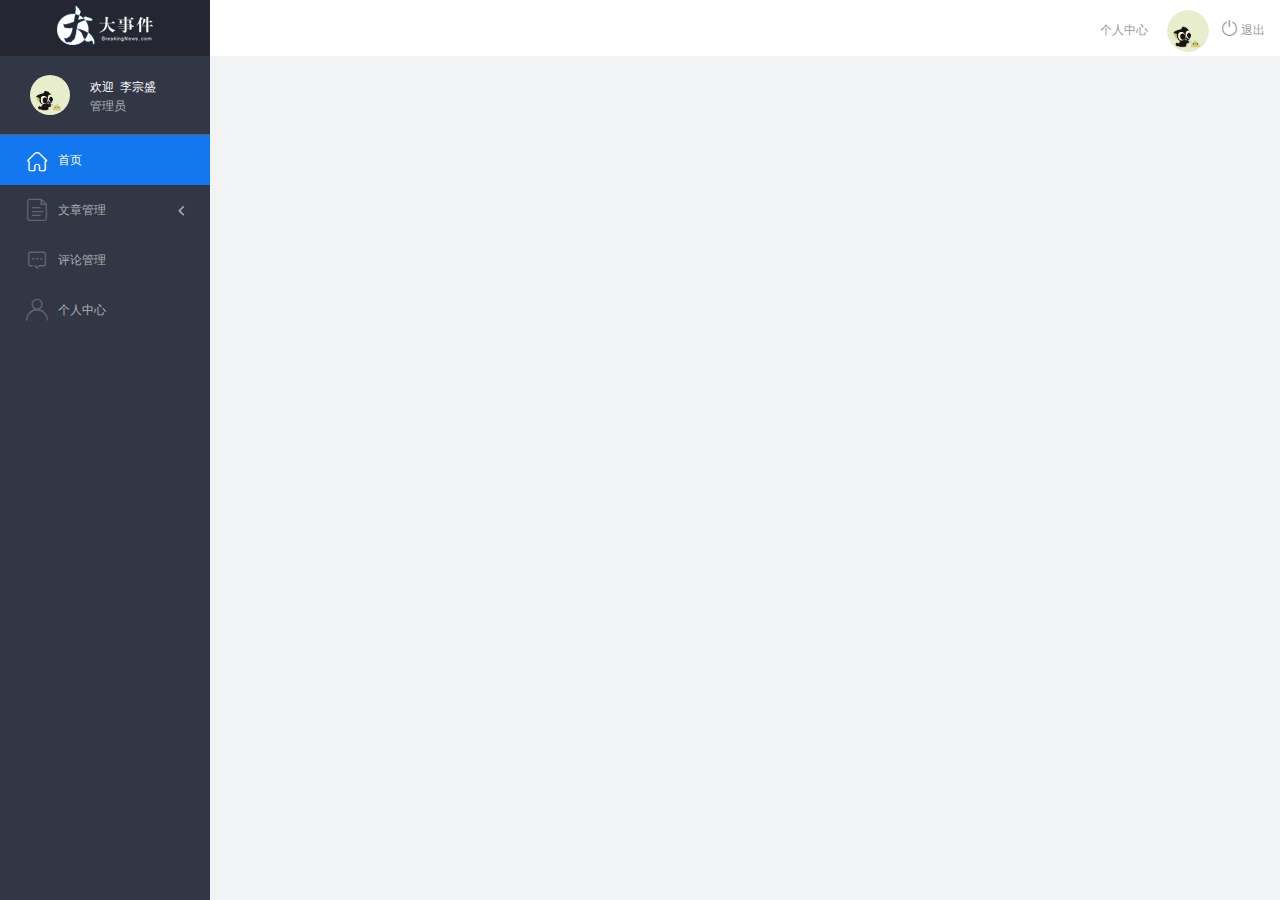
==== admin/index.html @ 972cbf84 "初始化" ====
<!DOCTYPE html>
<html lang="en">

<head>
    <meta charset="UTF-8">
    <meta name="viewport" content="width=device-width, initial-scale=1.0">
    <meta http-equiv="X-UA-Compatible" content="ie=edge">
    <title>大事件-后台首页</title>
    <link rel="stylesheet" href="./libs/bootstrap/css/bootstrap.min.css">
    <link rel="stylesheet" href="css/reset.css">
    <link rel="stylesheet" href="css/iconfont.css">
    <link rel="stylesheet" href="css/main.css">
    <script src="./libs/jquery-1.12.4.min.js"></script>
    <!-- 导入bootstrap的js文件 -->
    <script src="./libs/bootstrap/js/bootstrap.min.js"></script>
</head>

<body>
    <div class="sider">
        <a href="#" class="logo"><img src="images/logo02.png" alt="logo"></a>
        <div class="user_info">
            <img src="images/2.jpg" alt="person">
            <span>欢迎&nbsp;&nbsp;李宗盛</span>
            <b>管理员</b>
        </div>
        <!-- 左侧导航栏 -->
        <div class="menu">
            <div class="level01 active"><a href="#" target="main_frame"><i
                        class="iconfont icon-yidiandiantubiao04"></i><span>首页</span></a></div>
            <div class="level01"><a href="#"><i class="iconfont icon-icon-article"></i><span>文章管理</span><b
                        class="iconfont icon-arrowdownl"></b></a></div>
            <ul class="level02">
                <li><a href="#" target="main_frame"><i class="iconfont icon-previewright"></i><span>文章列表</span></a></li>
                <li><a href="#" target="main_frame"><i class="iconfont icon-previewright"></i><span>发表文章</span></a></li>
                <li><a href="#" target="main_frame"><i class="iconfont icon-previewright"></i><span>文章类别管理</span></a>
                </li>
            </ul>

            <div class="level01"><a href="#" target="main_frame"><i
                        class="iconfont icon-comment"></i><span>评论管理</span></a></div>
            <div class="level01" id="user"><a href="#" target="main_frame"><i
                        class="iconfont icon-user"></i><span>个人中心</span></a></div>
        </div>
        <!-- 顶部栏 -->
        <div class="header_bar">
            <div class="user_center_link">
                <a href="./user.html" target="main_frame">个人中心</a>
                <img src="images/2.jpg" alt="person">
                <a href="javascript:void(0)" class="logout"><i class="iconfont icon-tuichu"></i> 退出</a>
            </div>
        </div>
        <!-- 右侧主体内容 -->
        <div class="main" id="main_body">

        </div>
    </div>
</body>
</html>
---- admin/css/iconfont.css ----
@font-face {font-family: "iconfont";
  src: url('../fonts/iconfont.eot?t=1558003957214'); /* IE9 */
  src: url('../fonts/iconfont.eot?t=1558003957214#iefix') format('embedded-opentype'), /* IE6-IE8 */
  url('[data-uri]') format('woff2'),
  url('../fonts/iconfont.woff?t=1558003957214') format('woff'),
  url('../fonts/iconfont.ttf?t=1558003957214') format('truetype'), /* chrome, firefox, opera, Safari, Android, iOS 4.2+ */
  url('../fonts/iconfont.svg?t=1558003957214#iconfont') format('svg'); /* iOS 4.1- */
}

.iconfont {
  font-family: "iconfont" !important;
  font-size: 16px;
  font-style: normal;
  -webkit-font-smoothing: antialiased;
  -moz-osx-font-smoothing: grayscale;
}

.icon-yidiandiantubiao04:before {
  content: "\e607";
}

.icon-arrowdownl:before {
  content: "\e6a3";
}

.icon-key:before {
  content: "\e68b";
}

.icon-tuichu:before {
  content: "\e622";
}

.icon-previewright:before {
  content: "\e75c";
}

.icon-system:before {
  content: "\e6a6";
}

.icon-icondate:before {
  content: "\e609";
}

.icon-search:before {
  content: "\e656";
}

.icon-system1:before {
  content: "\e608";
}

.icon-user:before {
  content: "\e645";
}

.icon-comment:before {
  content: "\e60a";
}

.icon-icon-article:before {
  content: "\e601";
}
---- admin/css/main.css ----
body{
    font-family:'MicroSoft YaHei';
    background-color: #f2f3f5;
}
.main_wrap{
    position:fixed;
    width:100%;
    height:100%;
    left:0px;
    top:0px;
    background:url('../images/login_bg.jpg'); 
    background-size:100% 100%; 
  }
.header{
    width:1200px;
    overflow: hidden;
    margin:20px auto 0;
}
.heade .logo{
    float: left;
}
.header .copyright{
    float:right;
    font-size:12px;
    color:#fff;
    text-align:right;
    line-height:20px;
    margin-top:10px;
}
.login_form_con{
    position:absolute;
    left:50%;
    top:50%;
    margin-left:-200px;
    margin-top:-155px;
    width:400px;
    height:310px;
    background-color: #edeff0;
}

.login_form{
    position: relative;
}

.login_form .icon-user{
    position:absolute;
    font-size:16px;
    color:#999;
    left:46px;
    top:12px;
}
.login_form .icon-key{
    position:absolute;
    font-size:18px;
    color:#999;
    left:46px;
    top:78px;
}
.login_title{
    height:60px;
    background:url('../images/login_title.png') center center no-repeat #fff;
}
.input_txt,.input_pass,.input_sub{
    display:block;
    width:334px;
    height:37px;
    padding:0px;
    text-indent:40px;
    border:1px solid #ddd;
    margin:27px auto 0;
    outline:none;
}
.input_sub{
    margin-top:40px;
    height:42px;
    background-color: #19b9e7;
    text-indent:0px;
    font-size:18px;
    color:#fff;
    cursor: pointer;
}
.input_sub:hover{
    background-color: #08a0cc;
}

.sider{
    position:fixed;
    left:0;
    top:0;
    bottom:0;
    width:210px;
    background-color: #323745;
}
.sider .logo{
    display:block;
    height:56px;
    background-color: #242732;
    overflow: hidden;
}
.sider .logo img{
    display:block;
    margin:6px auto 0;
}
.user_info{
    height:79px;
    border-bottom:1px solid #5a5e6b;
}

.user_info img{
    float: left;
    width:40px;
    height:40px;
    border-radius:20px;
    margin:19px 0 0 30px;
}
.user_info span{
    float: left;
    width:120px;
    font-size:12px;
    color:#fff;
    margin:23px 0 0 20px;
}
.user_info b{
    float: left;
    width: 120px;
    font-weight:normal;
    font-size:12px;
    color:#adafb5;
    margin:2px 0 0 20px;
}

.menu .level01{
    height:50px;
    line-height:50px;
}
.menu .level01 a{
    display:block;
    height:50px;
    font-size:12px;
    color:#adafb5;
    overflow: hidden;
}
.menu .level01.active a{
    background-color: #1378f0;
    color:#fff;
}
.menu .level01.active i{
    color:#fff;
}

.menu .level01 a:hover{
    background-color: #1378f0;
    color:#fff;
}
.menu .level01 a:hover i{
    color:#fff;
}
.menu .level01 i{
    color:#61646f;
    font-size:22px;
    float: left;
    margin-left:26px;
}
.menu .level01 span{
    float: left;
    margin-left:10px;
}
.menu .level01 b{
    float: right;
    margin-right:20px;
    font-weight:normal;
    transform:rotate(90deg);
    transition:all 500ms ease;
}

.menu .level01 .rotate0{
    transform:rotate(0deg);
}

.menu .level02{
    background: #242732;
    display:none;
}


.menu .level02 li{
    height:40px;
    line-height:40px;
}
.menu .level02 li a{
    display:block;
    height:40px;
    font-size:12px;
    color:#adafb5;
    overflow: hidden;
}

.menu .level02 li a:hover{
    background-color: #1378f0;
    color:#fff;
}

.menu .level02 li i{
    font-size:12px;
    float: left;
    margin-left:60px;
}
.menu .level02 li span{
    font-size:12px;
    float: left;
    margin-left:5px;
}

.menu .level02 .active a{
    color:#ffae00;
}

.header_bar{
    position:fixed;
    left:210px;
    right:0;
    top:0;
    height:56px;
    background-color: #fff;
}

.main{
    position:fixed;
    left:210px;
    top:56px;
    right:0;
    bottom:0;
    background-color: #f2f3f5;
}

.search_form{
    width:218px;
    height:33px;
    border:1px solid #ddd;
    background-color: #f2f3f5;
    border-radius:16px;
    float: left;
    margin:12px 0 0 27px;
}

.search_form input{
    padding:0px;
    margin:0px;
    border:0px;
    float: left;
    background-color: #f2f3f5;
    font-size:12px;
    width:175px;
    height:31px;
    margin-left:12px;
    outline:none;
   
}

.search_form .icon-search{
    line-height:33px;
    cursor: pointer;
    font-size:18px;
    color:#abaebb;
}
.user_center_link{
    float:right;

}
.user_center_link a{
    line-height:56px;
    font-size:12px;
    color:#999;
    margin-right:15px;
}
.user_center_link a:hover{
    color:#ffae00
}

.user_center_link img{
    width:42px;
    height:42px;
    border-radius:32px;
    margin-right:10px;
}

.spannel_list{
    margin-top:20px;
}

.spannel{
	height:100px;
	overflow:hidden;
	text-align:center;
    position:relative;
    background-color: #fff;
    border:1px solid #e7e7e9;
    margin-bottom:20px;
}

.spannel em{
    font-style:normal;
	font-size:50px;
	line-height:50px;
	display:inline-block;
	margin:10px 0 0 20px;
	font-family:'Arial';
	color:#83a2ed;
}

.spannel span{
	font-size:14px;
	display:inline-block;
	color:#83a2ed;
	margin-left:10px;
}

.spannel b{
	position:absolute;
	left:0;
	bottom:0;
	width:100%;
	line-height:24px;
	background:#e5e5e5;
	color:#333;
	font-size:14px;
	font-weight:normal;
}

.scolor01 em,.scolor01 span{
	color:#6ac6e2;
}

.scolor02 em,.scolor02 span{
	color:#5fd9de;
}

.scolor03 em,.scolor03 span{
	color:#58d88e;
}


.gragh_pannel{
    height:350px;
    border:1px solid #e7e7e9;
    background-color: #fff!important; 
    margin-bottom:20px;  
}

.column_pannel{
    margin-bottom:20px;
    height:400px;
    border:1px solid #e7e7e9;
    background-color: #fff!important;   
}

.common_title{
    line-height:42px;
    background-color: #fbfbfb;
    border:1px solid #e7e7e9;
    margin-top:20px;
    text-indent: 15px;
    font-size:14px;
    color:#333;
}

.common_con{
    border:1px solid #e7e7e9;
    border-top:0px;
    background-color: #fff;
    padding-bottom:20px;
    margin-bottom:20px;
}
.opt_btns{
    margin-top:20px;
}

.mp20{
    margin-top:20px;
}

.pagination{   
   margin:0;
}

.article_form{
    margin-top:20px;
}

.form-group{
    margin-bottom:25px;
}

.form-group label{
    font-weight:normal;
    color:#666;
}

.icon-icondate{
    line-height:16px;
}

.user_pic{
    width:100px;
    height:100px;
    margin-bottom:10px;
}

.article_cover{
    width:200px;
    height:200px;
    margin-bottom:10px;
}
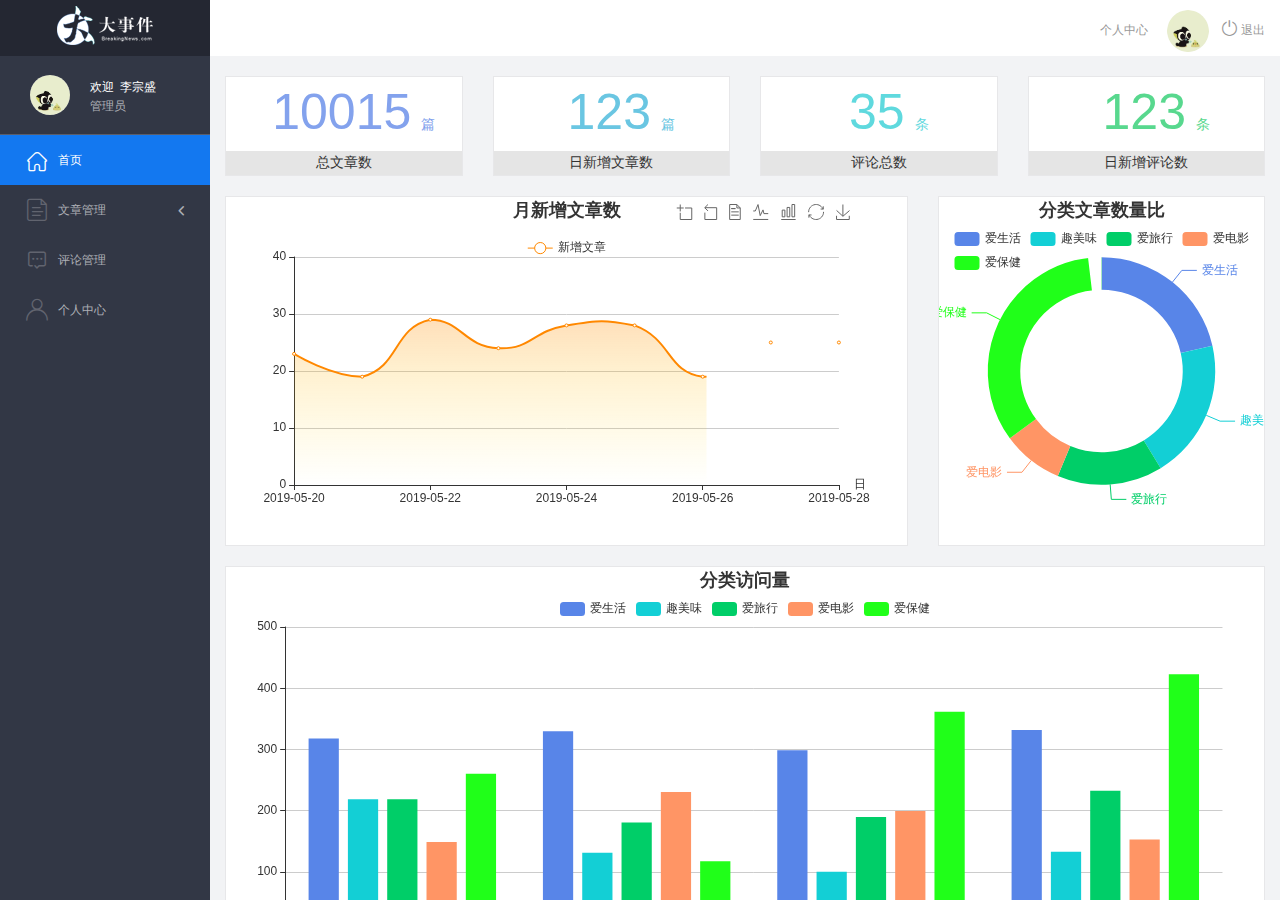
==== commit 8bcbfc20: "ifram added" ====
--- a/admin/index.html
+++ b/admin/index.html
@@ -25,20 +25,20 @@
         </div>
         <!-- 左侧导航栏 -->
         <div class="menu">
-            <div class="level01 active"><a href="#" target="main_frame"><i
+            <div class="level01 active"><a href="./main_count.html" target="main_frame"><i
                         class="iconfont icon-yidiandiantubiao04"></i><span>首页</span></a></div>
             <div class="level01"><a href="#"><i class="iconfont icon-icon-article"></i><span>文章管理</span><b
                         class="iconfont icon-arrowdownl"></b></a></div>
             <ul class="level02">
-                <li><a href="#" target="main_frame"><i class="iconfont icon-previewright"></i><span>文章列表</span></a></li>
-                <li><a href="#" target="main_frame"><i class="iconfont icon-previewright"></i><span>发表文章</span></a></li>
-                <li><a href="#" target="main_frame"><i class="iconfont icon-previewright"></i><span>文章类别管理</span></a>
+                <li><a href="./article_list.html" target="main_frame"><i class="iconfont icon-previewright"></i><span>文章列表</span></a></li>
+                <li><a href="./article_release.html" target="main_frame"><i class="iconfont icon-previewright"></i><span>发表文章</span></a></li>
+                <li><a href="./article_category.html" target="main_frame"><i class="iconfont icon-previewright"></i><span>文章类别管理</span></a>
                 </li>
             </ul>
 
-            <div class="level01"><a href="#" target="main_frame"><i
+            <div class="level01"><a href="./comment_list.html" target="main_frame"><i
                         class="iconfont icon-comment"></i><span>评论管理</span></a></div>
-            <div class="level01" id="user"><a href="#" target="main_frame"><i
+            <div class="level01" id="user"><a href="./user.html" target="main_frame"><i
                         class="iconfont icon-user"></i><span>个人中心</span></a></div>
         </div>
         <!-- 顶部栏 -->
@@ -51,8 +51,15 @@
         </div>
         <!-- 右侧主体内容 -->
         <div class="main" id="main_body">
-
+            <iframe src="./main_count.html" name="main_frame" frameborder="0"></iframe>
         </div>
-    </div>
+    </div>`
+    <script>
+        $(function(){
+            $('.level01:eq(1)').click(function(){
+                $(this).next('.level02').slideToggle();
+            })
+        })
+    </script>
 </body>
 </html>--- a/admin/css/main.css
+++ b/admin/css/main.css
@@ -412,5 +412,9 @@
     margin-bottom:10px;
 }
 
-
-
+#main_body iframe{
+    width: 100%;
+    height: 100%;
+}
+
+
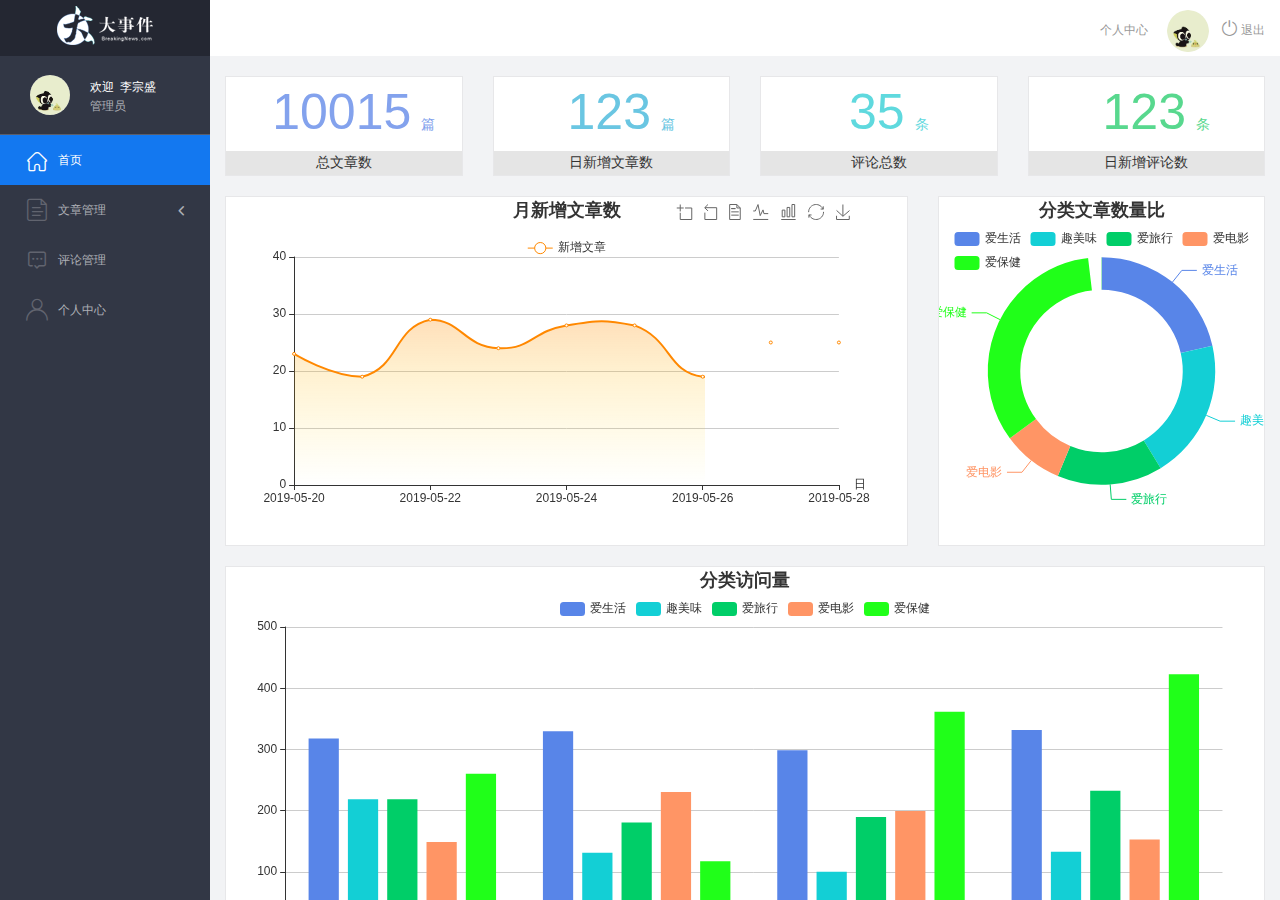
==== commit 3373a709: "add highlight" ====
--- a/admin/index.html
+++ b/admin/index.html
@@ -58,8 +58,17 @@
         $(function(){
             $('.level01:eq(1)').click(function(){
                 $(this).next('.level02').slideToggle();
+
             })
+        });
+
+        $('.level01').click(function(){
+            $(this).addClass('active').siblings().removeClass('active');
         })
+
+        $('.icon-previewright').click(function(){
+                    $(this).addClass('active').siblings().removeClass('active');
+                })
     </script>
 </body>
 </html>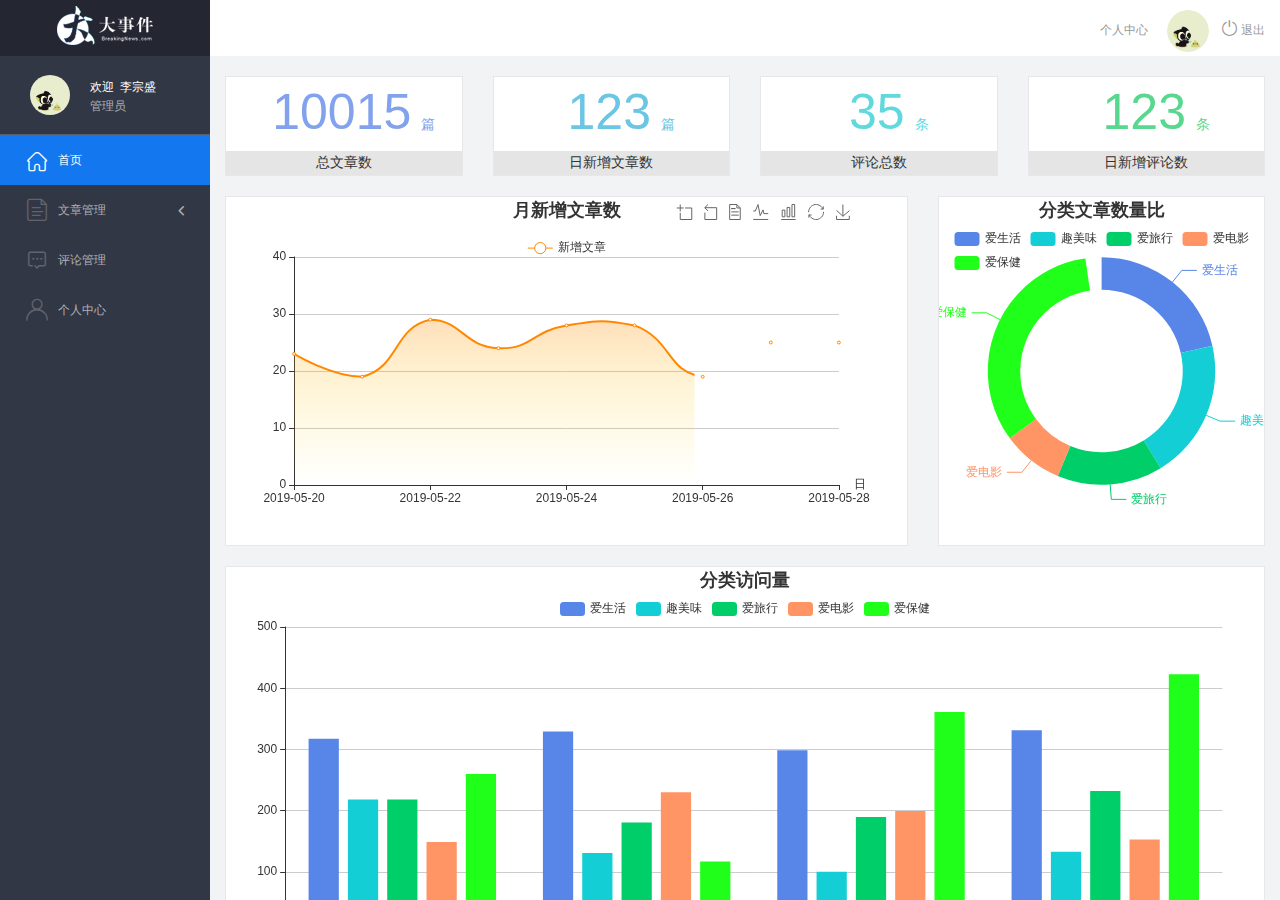
==== commit 6e66ad68: "login page completed" ====
--- a/admin/index.html
+++ b/admin/index.html
@@ -30,9 +30,12 @@
             <div class="level01"><a href="#"><i class="iconfont icon-icon-article"></i><span>文章管理</span><b
                         class="iconfont icon-arrowdownl"></b></a></div>
             <ul class="level02">
-                <li><a href="./article_list.html" target="main_frame"><i class="iconfont icon-previewright"></i><span>文章列表</span></a></li>
-                <li><a href="./article_release.html" target="main_frame"><i class="iconfont icon-previewright"></i><span>发表文章</span></a></li>
-                <li><a href="./article_category.html" target="main_frame"><i class="iconfont icon-previewright"></i><span>文章类别管理</span></a>
+                <li><a href="./article_list.html" target="main_frame"><i
+                            class="iconfont icon-previewright"></i><span>文章列表</span></a></li>
+                <li><a href="./article_release.html" target="main_frame"><i
+                            class="iconfont icon-previewright"></i><span>发表文章</span></a></li>
+                <li><a href="./article_category.html" target="main_frame"><i
+                            class="iconfont icon-previewright"></i><span>文章类别管理</span></a>
                 </li>
             </ul>
 
@@ -55,20 +58,22 @@
         </div>
     </div>`
     <script>
-        $(function(){
-            $('.level01:eq(1)').click(function(){
+        $(function () {
+            $('.level01:eq(1)').click(function () {
                 $(this).next('.level02').slideToggle();
-
             })
         });
 
-        $('.level01').click(function(){
+        $('.level01').click(function () {
             $(this).addClass('active').siblings().removeClass('active');
         })
 
-        $('.icon-previewright').click(function(){
-                    $(this).addClass('active').siblings().removeClass('active');
-                })
+        $('.level02 li').click(function(){
+            $('.level01').removeClass('active')
+            $('.level01:eq(1)').addClass('active')
+        })
+
     </script>
 </body>
+
 </html>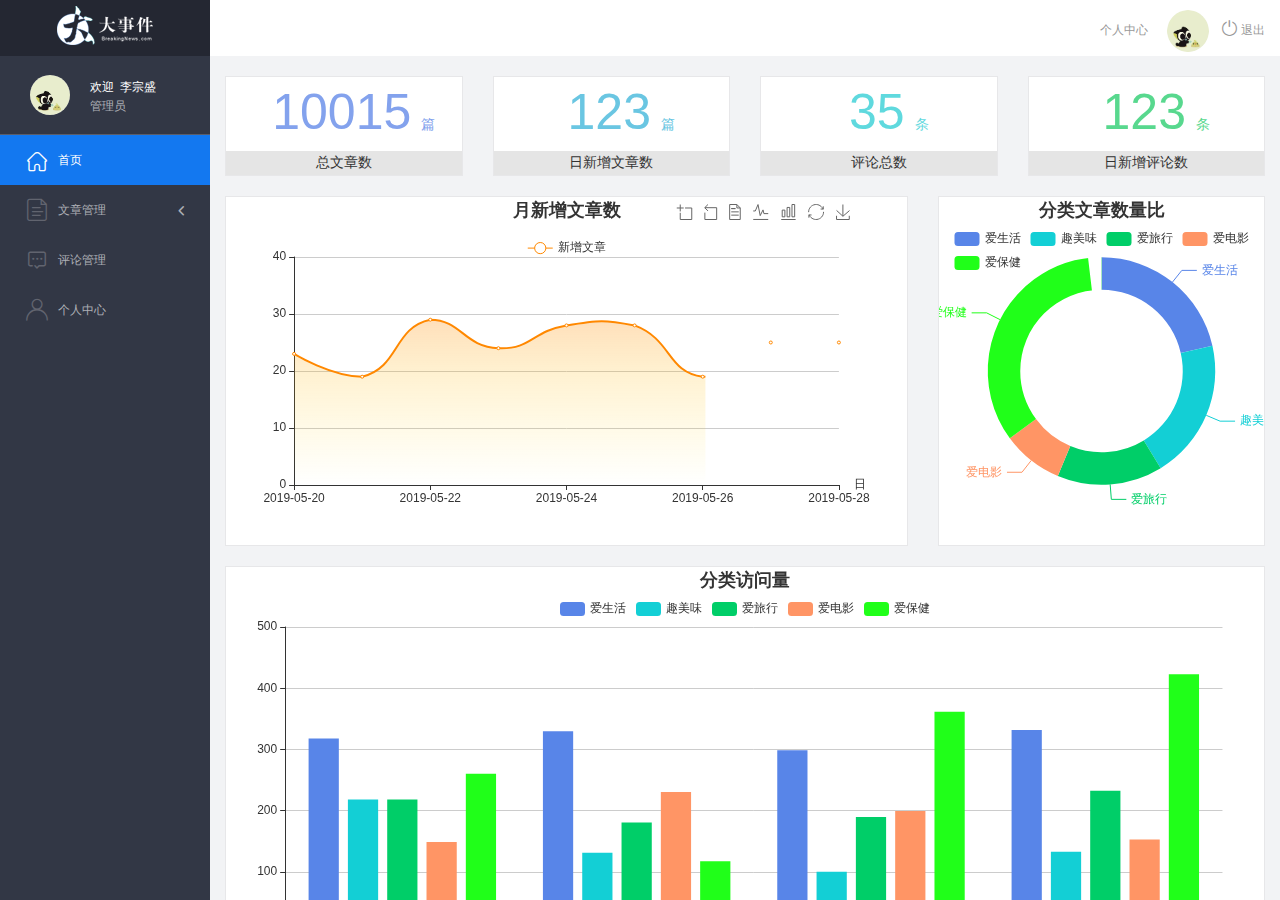
==== commit 55f19750: "user login token added" ====
--- a/admin/index.html
+++ b/admin/index.html
@@ -62,16 +62,37 @@
             $('.level01:eq(1)').click(function () {
                 $(this).next('.level02').slideToggle();
             })
+
+            $('.level01').click(function () {
+                $(this).addClass('active').siblings().removeClass('active');
+            })
+
+            $('.level02 li').click(function () {
+                $('.level01').removeClass('active')
+                $('.level01:eq(1)').addClass('active')
+            })
+
+            $.ajax({
+                url: 'http://localhost:8080/api/v1/admin/user/info',
+                type: 'GET',
+                headers: {
+                    Authorization: window.localStorage.getItem('token')
+                },
+                success: function(res){
+                    // console.log(res)
+                    $('.user_info>img').attr('src',res.data.userPic)
+                    $('.user_info>span').text('welcome ' + res.data.nickname)
+                    $('.user_center_link>img').attr('src',res.data.userPic)
+                },
+                error: function(res){
+                    if(res.statusText==='Forbidden'){
+                        window.location.href = './login.html';
+                    }
+                }
+            })
         });
 
-        $('.level01').click(function () {
-            $(this).addClass('active').siblings().removeClass('active');
-        })
 
-        $('.level02 li').click(function(){
-            $('.level01').removeClass('active')
-            $('.level01:eq(1)').addClass('active')
-        })
 
     </script>
 </body>
